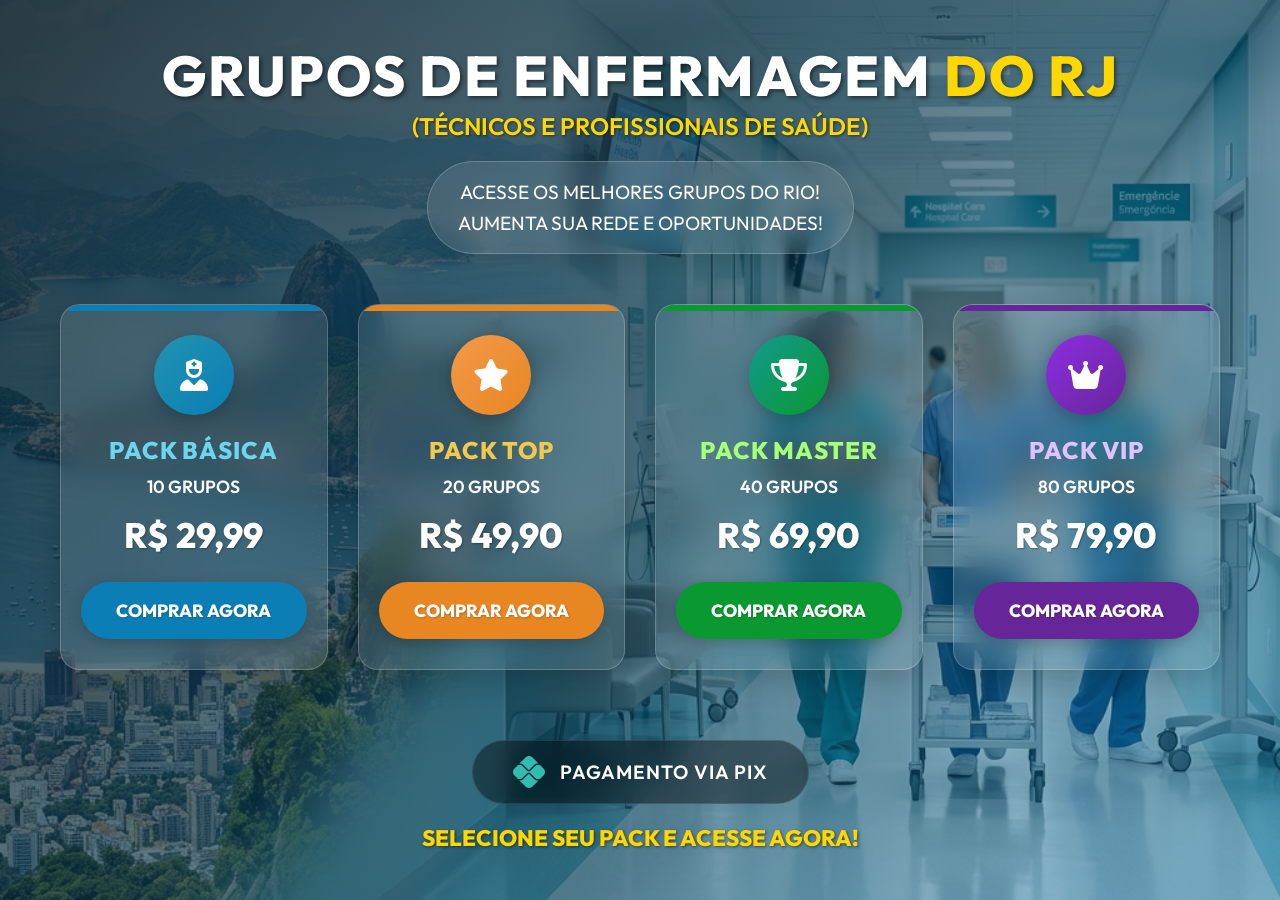
==== index.html @ ddbd4ecf "Update buy button link to payment site" ====
<!DOCTYPE html>
<html lang="pt-BR">
<head>
    <meta charset="UTF-8">
    <meta name="viewport" content="width=device-width, initial-scale=1.0">
    <title>Grupos de Enfermagem do RJ</title>
    <link rel="stylesheet" href="style.css">
    <link href="https://fonts.googleapis.com/css2?family=Outfit:wght@300;400;600;800&display=swap" rel="stylesheet">
    <link rel="stylesheet" href="https://cdnjs.cloudflare.com/ajax/libs/font-awesome/6.4.0/css/all.min.css">
</head>
<body>
    <div class="background-overlay"></div>
    <div class="container">
        <header>
            <h1>GRUPOS DE ENFERMAGEM <span>DO RJ</span></h1>
            <h2>(TÉCNICOS E PROFISSIONAIS DE SAÚDE)</h2>
            <p class="subtitle">ACESSE OS MELHORES GRUPOS DO RIO!<br>AUMENTA SUA REDE E OPORTUNIDADES!</p>
        </header>

        <div class="packs-container">
            <!-- Pack Básica -->
            <div class="pack-card card-basica">
                <div class="pack-icon">
                    <i class="fa-solid fa-user-nurse"></i>
                </div>
                <div class="pack-details">
                    <h3>PACK BÁSICA</h3>
                    <p class="groups">10 GRUPOS</p>
                    <p class="price">R$ 29,99</p>
                </div>
                <a href="https://pay.kiwify.com.br/B3aAfOr" class="buy-btn">COMPRAR AGORA</a>
            </div>

            <!-- Pack Top -->
            <div class="pack-card card-top">
                <div class="pack-icon">
                    <i class="fa-solid fa-star"></i>
                </div>
                <div class="pack-details">
                    <h3>PACK TOP</h3>
                    <p class="groups">20 GRUPOS</p>
                    <p class="price">R$ 49,90</p>
                </div>
                <a href="https://pay.kiwify.com.br/0FcUsnq" class="buy-btn">COMPRAR AGORA</a>
            </div>

            <!-- Pack Master -->
            <div class="pack-card card-master">
                <div class="pack-icon">
                    <i class="fa-solid fa-trophy"></i>
                </div>
                <div class="pack-details">
                    <h3>PACK MASTER</h3>
                    <p class="groups">40 GRUPOS</p>
                    <p class="price">R$ 69,90</p>
                </div>
                <a href="#" class="buy-btn">COMPRAR AGORA</a>
            </div>

            <!-- Pack VIP -->
            <div class="pack-card card-vip">
                <div class="pack-icon">
                    <i class="fa-solid fa-crown"></i>
                </div>
                <div class="pack-details">
                    <h3>PACK VIP</h3>
                    <p class="groups">80 GRUPOS</p>
                    <p class="price">R$ 79,90</p>
                </div>
                <a href="#" class="buy-btn">COMPRAR AGORA</a>
            </div>
        </div>

        <footer>
            <div class="pix-info">
                <i class="fa-brands fa-pix"></i>
                <p>PAGAMENTO VIA PIX</p>
            </div>
            <p class="cta-text">SELECIONE SEU PACK E ACESSE AGORA!</p>
        </footer>
    </div>
</body>
</html>
---- style.css ----
:root {
    --primary-blue: #0b7eb5;
    --primary-orange: #e88622;
    --primary-green: #0a9930;
    --primary-purple: #662699;
    --text-light: #ffffff;
    --text-dark: #1a1a1a;
    --glass-bg: rgba(255, 255, 255, 0.1);
    --glass-border: rgba(255, 255, 255, 0.2);
}

* {
    margin: 0;
    padding: 0;
    box-sizing: border-box;
}

body {
    font-family: 'Outfit', sans-serif;
    color: var(--text-light);
    min-height: 100vh;
    position: relative;
    overflow-x: hidden;
    background-color: #051923; /* fallback */
    background-image: url('./bg.jpg');
    background-size: cover;
    background-position: center;
    background-attachment: fixed;
}

.background-overlay {
    position: absolute;
    top: 0;
    left: 0;
    width: 100%;
    height: 100%;
    background: linear-gradient(135deg, rgba(5, 25, 35, 0.85) 0%, rgba(11, 126, 181, 0.4) 100%);
    z-index: 1;
}

.container {
    position: relative;
    z-index: 2;
    max-width: 1200px;
    margin: 0 auto;
    padding: 40px 20px;
    display: flex;
    flex-direction: column;
    align-items: center;
}

header {
    text-align: center;
    margin-bottom: 50px;
    animation: fadeInDown 1s ease-out;
}

header h1 {
    font-size: 3.5rem;
    font-weight: 800;
    text-transform: uppercase;
    text-shadow: 2px 2px 4px rgba(0,0,0,0.5);
    letter-spacing: 2px;
}

header h1 span {
    color: #ffd700;
}

header h2 {
    font-size: 1.5rem;
    font-weight: 600;
    color: #ffd700;
    margin-bottom: 20px;
    text-shadow: 1px 1px 3px rgba(0,0,0,0.5);
}

.subtitle {
    font-size: 1.2rem;
    font-weight: 400;
    line-height: 1.6;
    background: var(--glass-bg);
    padding: 15px 30px;
    border-radius: 50px;
    backdrop-filter: blur(10px);
    border: 1px solid var(--glass-border);
    display: inline-block;
    box-shadow: 0 8px 32px rgba(0,0,0,0.1);
}

.packs-container {
    display: grid;
    grid-template-columns: repeat(auto-fit, minmax(250px, 1fr));
    gap: 30px;
    width: 100%;
    margin-bottom: 50px;
}

.pack-card {
    background: var(--glass-bg);
    backdrop-filter: blur(16px);
    border: 1px solid var(--glass-border);
    border-radius: 20px;
    padding: 30px 20px;
    text-align: center;
    transition: all 0.3s ease;
    box-shadow: 0 8px 32px rgba(0,0,0,0.2);
    position: relative;
    overflow: hidden;
    display: flex;
    flex-direction: column;
    align-items: center;
    animation: fadeInUp 0.8s ease-out backwards;
}

.pack-card:hover {
    transform: translateY(-10px);
    box-shadow: 0 15px 45px rgba(0,0,0,0.4);
    border-color: rgba(255,255,255,0.4);
}

.pack-card::before {
    content: '';
    position: absolute;
    top: 0;
    left: 0;
    width: 100%;
    height: 6px;
}

.card-basica::before { background: var(--primary-blue); }
.card-top::before { background: var(--primary-orange); }
.card-master::before { background: var(--primary-green); }
.card-vip::before { background: var(--primary-purple); }

.pack-icon {
    width: 80px;
    height: 80px;
    border-radius: 50%;
    display: flex;
    justify-content: center;
    align-items: center;
    font-size: 2rem;
    margin-bottom: 20px;
    color: var(--text-light);
    box-shadow: 0 4px 15px rgba(0,0,0,0.2);
    transition: transform 0.3s ease;
}

.pack-card:hover .pack-icon {
    transform: scale(1.1) rotate(5deg);
}

.card-basica .pack-icon { background: linear-gradient(135deg, #2193b0, var(--primary-blue)); }
.card-top .pack-icon { background: linear-gradient(135deg, #f2994a, var(--primary-orange)); }
.card-master .pack-icon { background: linear-gradient(135deg, #11998e, var(--primary-green)); }
.card-vip .pack-icon { background: linear-gradient(135deg, #8e2de2, var(--primary-purple)); }

.pack-details h3 {
    font-size: 1.5rem;
    font-weight: 800;
    margin-bottom: 10px;
    letter-spacing: 1px;
}

.card-basica .pack-details h3 { color: #6dd5ed; }
.card-top .pack-details h3 { color: #f2c94c; }
.card-master .pack-details h3 { color: #a8ff78; }
.card-vip .pack-details h3 { color: #e0c3fc; }

.groups {
    font-size: 1.1rem;
    font-weight: 600;
    margin-bottom: 15px;
}

.price {
    font-size: 2.2rem;
    font-weight: 800;
    margin-bottom: 25px;
    text-shadow: 1px 1px 2px rgba(0,0,0,0.3);
}

.buy-btn {
    display: inline-block;
    padding: 15px 30px;
    border-radius: 50px;
    text-decoration: none;
    color: var(--text-light);
    font-weight: 800;
    font-size: 1.1rem;
    transition: all 0.3s ease;
    width: 100%;
    margin-top: auto;
    text-shadow: 1px 1px 2px rgba(0,0,0,0.2);
    box-shadow: 0 4px 15px rgba(0,0,0,0.2);
    border: 2px solid transparent;
}

.buy-btn:hover {
    transform: translateY(-3px);
    box-shadow: 0 8px 25px rgba(0,0,0,0.3);
}

.card-basica .buy-btn { background: var(--primary-blue); }
.card-basica .buy-btn:hover { background: transparent; border-color: var(--primary-blue); color: #6dd5ed; }

.card-top .buy-btn { background: var(--primary-orange); }
.card-top .buy-btn:hover { background: transparent; border-color: var(--primary-orange); color: #f2c94c; }

.card-master .buy-btn { background: var(--primary-green); }
.card-master .buy-btn:hover { background: transparent; border-color: var(--primary-green); color: #a8ff78; }

.card-vip .buy-btn { background: var(--primary-purple); }
.card-vip .buy-btn:hover { background: transparent; border-color: var(--primary-purple); color: #e0c3fc; }

footer {
    text-align: center;
    margin-top: 20px;
    animation: fadeInUp 1s ease-out;
}

.pix-info {
    display: inline-flex;
    align-items: center;
    gap: 15px;
    background: rgba(0, 0, 0, 0.4);
    padding: 15px 40px;
    border-radius: 50px;
    margin-bottom: 20px;
    backdrop-filter: blur(10px);
    border: 1px solid rgba(255, 255, 255, 0.1);
}

.pix-info i {
    font-size: 2rem;
    color: #32bcad;
}

.pix-info p {
    font-size: 1.2rem;
    font-weight: 600;
    letter-spacing: 1px;
}

.cta-text {
    font-size: 1.4rem;
    font-weight: 800;
    text-transform: uppercase;
    color: #ffd700;
    text-shadow: 1px 1px 3px rgba(0,0,0,0.5);
}

/* Animations */
@keyframes fadeInDown {
    from {
        opacity: 0;
        transform: translateY(-30px);
    }
    to {
        opacity: 1;
        transform: translateY(0);
    }
}

@keyframes fadeInUp {
    from {
        opacity: 0;
        transform: translateY(30px);
    }
    to {
        opacity: 1;
        transform: translateY(0);
    }
}

.pack-card:nth-child(1) { animation-delay: 0.1s; }
.pack-card:nth-child(2) { animation-delay: 0.2s; }
.pack-card:nth-child(3) { animation-delay: 0.3s; }
.pack-card:nth-child(4) { animation-delay: 0.4s; }

@media (max-width: 768px) {
    header h1 {
        font-size: 2.5rem;
    }
    header h2 {
        font-size: 1.2rem;
    }
    .subtitle {
        font-size: 1rem;
    }
    .packs-container {
        grid-template-columns: 1fr;
        max-width: 400px;
    }
}
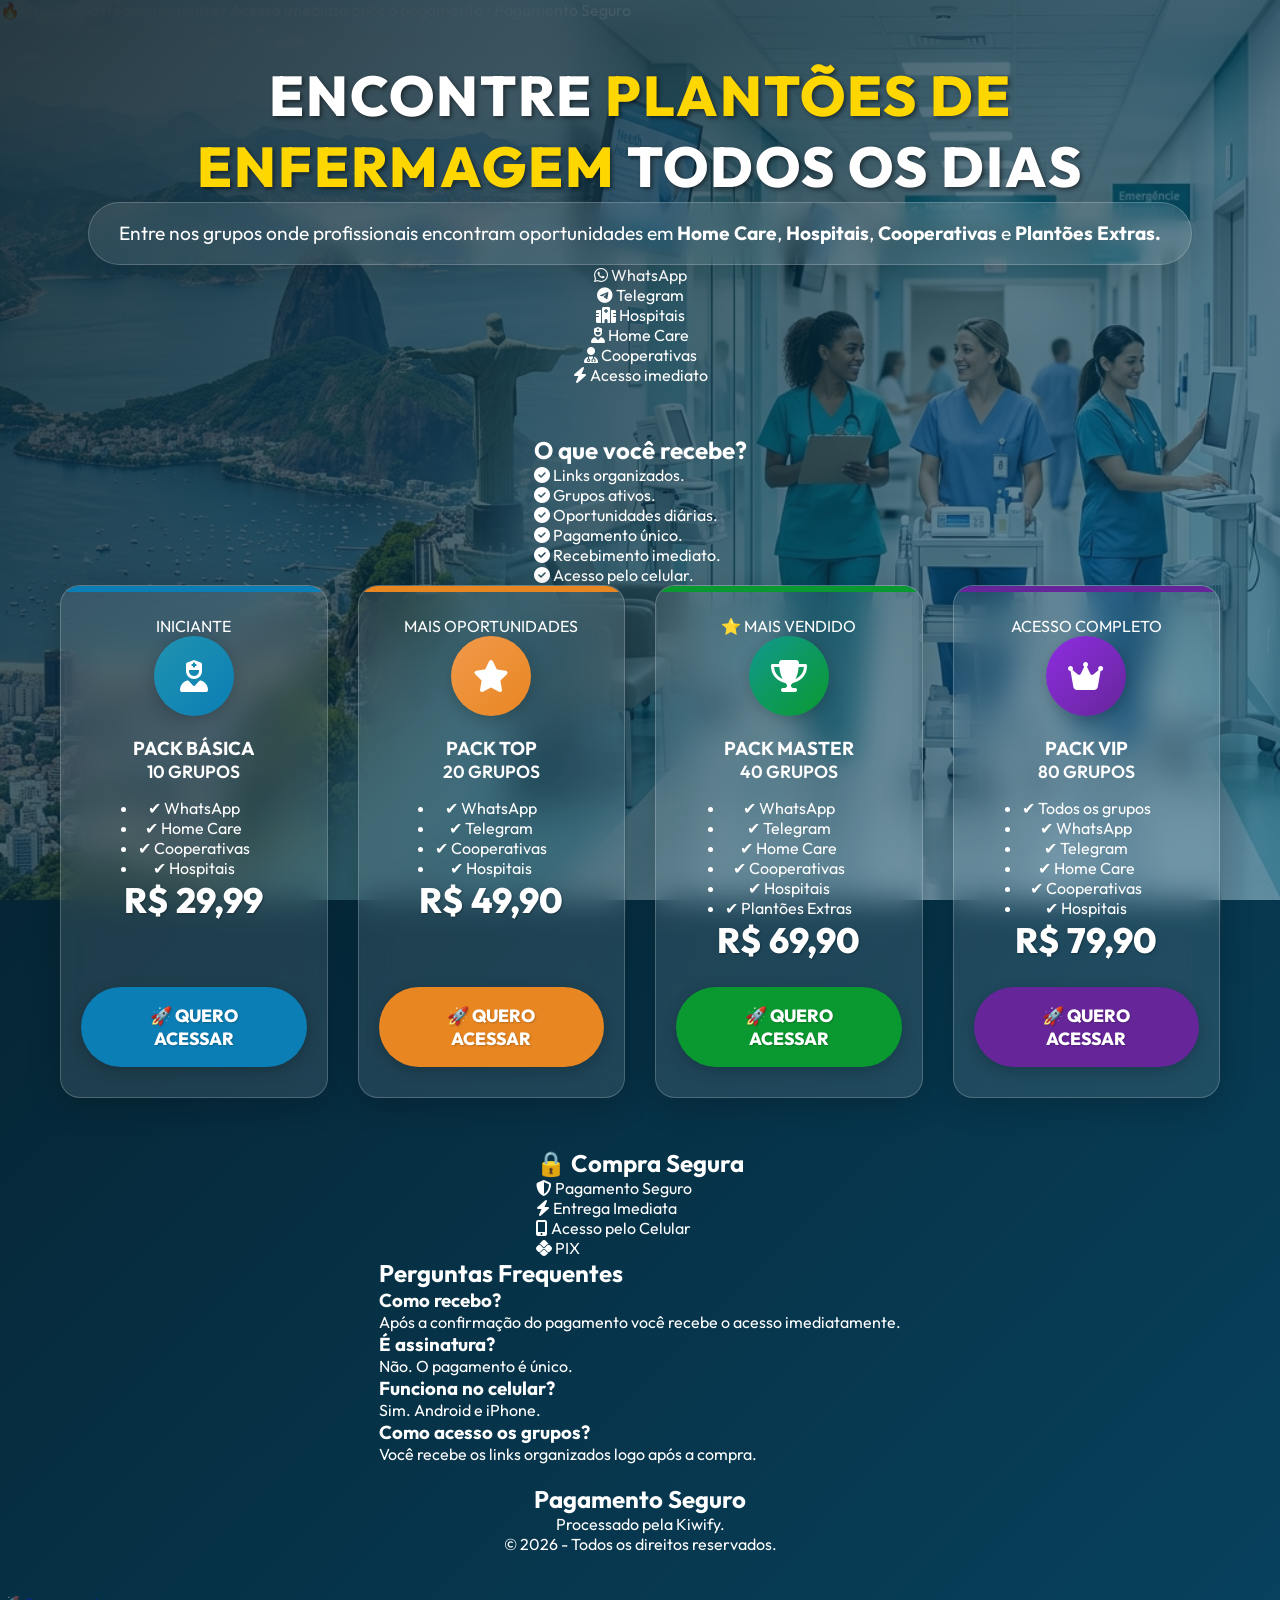
==== commit 7470ac9c: "Refactor index.html with updated meta and content Updated the meta tags, title, and added new conten" ====
--- a/index.html
+++ b/index.html
@@ -1,83 +1,512 @@
 <!DOCTYPE html>
 <html lang="pt-BR">
+
 <head>
-    <meta charset="UTF-8">
-    <meta name="viewport" content="width=device-width, initial-scale=1.0">
-    <title>Grupos de Enfermagem do RJ</title>
-    <link rel="stylesheet" href="style.css">
-    <link href="https://fonts.googleapis.com/css2?family=Outfit:wght@300;400;600;800&display=swap" rel="stylesheet">
-    <link rel="stylesheet" href="https://cdnjs.cloudflare.com/ajax/libs/font-awesome/6.4.0/css/all.min.css">
+
+<meta charset="UTF-8">
+<meta name="viewport" content="width=device-width, initial-scale=1.0">
+
+<title>Grupos de Enfermagem do RJ | Plantões Todos os Dias</title>
+
+<meta name="description"
+content="Entre nos melhores grupos de enfermagem do Rio de Janeiro. Home Care, Cooperativas, Hospitais e Plantões Extras.">
+
+<link rel="stylesheet" href="style.css">
+
+<link href="https://fonts.googleapis.com/css2?family=Outfit:wght@300;400;600;700;800&display=swap" rel="stylesheet">
+
+<link rel="stylesheet"
+href="https://cdnjs.cloudflare.com/ajax/libs/font-awesome/6.5.2/css/all.min.css">
+
+<!-- Meta Pixel -->
+
+<script>
+
+!function(f,b,e,v,n,t,s)
+
+{if(f.fbq)return;n=f.fbq=function(){n.callMethod?
+
+n.callMethod.apply(n,arguments):n.queue.push(arguments)};
+
+if(!f._fbq)f._fbq=n;
+
+n.push=n;
+
+n.loaded=!0;
+
+n.version='2.0';
+
+n.queue=[];
+
+t=b.createElement(e);
+
+t.async=!0;
+
+t.src=v;
+
+s=b.getElementsByTagName(e)[0];
+
+s.parentNode.insertBefore(t,s);
+
+}(window, document,'script',
+
+'https://connect.facebook.net/en_US/fbevents.js');
+
+fbq('init','2271784463591657');
+
+fbq('track','PageView');
+
+fbq('track','ViewContent');
+
+</script>
+
+<noscript>
+
+<img height="1" width="1" style="display:none"
+
+src="https://www.facebook.com/tr?id=2271784463591657&ev=PageView&noscript=1"/>
+
+</noscript>
+
 </head>
+
 <body>
-    <div class="background-overlay"></div>
-    <div class="container">
-        <header>
-            <h1>GRUPOS DE ENFERMAGEM <span>DO RJ</span></h1>
-            <h2>(TÉCNICOS E PROFISSIONAIS DE SAÚDE)</h2>
-            <p class="subtitle">ACESSE OS MELHORES GRUPOS DO RIO!<br>AUMENTA SUA REDE E OPORTUNIDADES!</p>
-        </header>
-
-        <div class="packs-container">
-            <!-- Pack Básica -->
-            <div class="pack-card card-basica">
-                <div class="pack-icon">
-                    <i class="fa-solid fa-user-nurse"></i>
-                </div>
-                <div class="pack-details">
-                    <h3>PACK BÁSICA</h3>
-                    <p class="groups">10 GRUPOS</p>
-                    <p class="price">R$ 29,99</p>
-                </div>
-                <a href="https://pay.kiwify.com.br/B3aAfOr" class="buy-btn">COMPRAR AGORA</a>
-            </div>
-
-            <!-- Pack Top -->
-            <div class="pack-card card-top">
-                <div class="pack-icon">
-                    <i class="fa-solid fa-star"></i>
-                </div>
-                <div class="pack-details">
-                    <h3>PACK TOP</h3>
-                    <p class="groups">20 GRUPOS</p>
-                    <p class="price">R$ 49,90</p>
-                </div>
-                <a href="https://pay.kiwify.com.br/0FcUsnq" class="buy-btn">COMPRAR AGORA</a>
-            </div>
-
-            <!-- Pack Master -->
-            <div class="pack-card card-master">
-                <div class="pack-icon">
-                    <i class="fa-solid fa-trophy"></i>
-                </div>
-                <div class="pack-details">
-                    <h3>PACK MASTER</h3>
-                    <p class="groups">40 GRUPOS</p>
-                    <p class="price">R$ 69,90</p>
-                </div>
-                <a href="#" class="buy-btn">COMPRAR AGORA</a>
-            </div>
-
-            <!-- Pack VIP -->
-            <div class="pack-card card-vip">
-                <div class="pack-icon">
-                    <i class="fa-solid fa-crown"></i>
-                </div>
-                <div class="pack-details">
-                    <h3>PACK VIP</h3>
-                    <p class="groups">80 GRUPOS</p>
-                    <p class="price">R$ 79,90</p>
-                </div>
-                <a href="#" class="buy-btn">COMPRAR AGORA</a>
-            </div>
-        </div>
-
-        <footer>
-            <div class="pix-info">
-                <i class="fa-brands fa-pix"></i>
-                <p>PAGAMENTO VIA PIX</p>
-            </div>
-            <p class="cta-text">SELECIONE SEU PACK E ACESSE AGORA!</p>
-        </footer>
+
+<div class="background-overlay"></div>
+
+<div class="topbar">
+
+🔥 Atualizado frequentemente • Acesso imediato após o pagamento • Pagamento Seguro
+
+</div>
+
+<div class="container">
+
+<header>
+
+<h1>
+
+ENCONTRE
+
+<span>PLANTÕES DE ENFERMAGEM</span>
+
+TODOS OS DIAS
+
+</h1>
+
+<p class="subtitle">
+
+Entre nos grupos onde profissionais encontram oportunidades em
+
+<strong>Home Care</strong>,
+
+<strong>Hospitais</strong>,
+
+<strong>Cooperativas</strong>
+
+e
+
+<strong>Plantões Extras.</strong>
+
+</p>
+
+<div class="hero-benefits">
+
+<div>
+
+<i class="fa-brands fa-whatsapp"></i>
+
+WhatsApp
+
+</div>
+
+<div>
+
+<i class="fa-brands fa-telegram"></i>
+
+Telegram
+
+</div>
+
+<div>
+
+<i class="fa-solid fa-hospital"></i>
+
+Hospitais
+
+</div>
+
+<div>
+
+<i class="fa-solid fa-user-nurse"></i>
+
+Home Care
+
+</div>
+
+<div>
+
+<i class="fa-solid fa-user-doctor"></i>
+
+Cooperativas
+
+</div>
+
+<div>
+
+<i class="fa-solid fa-bolt"></i>
+
+Acesso imediato
+
+</div>
+
+</div>
+
+</header>
+
+<section class="info-box">
+
+<h2>O que você recebe?</h2>
+
+<div class="info-grid">
+
+<div>
+
+<i class="fa-solid fa-circle-check"></i>
+
+Links organizados.
+
+</div>
+
+<div>
+
+<i class="fa-solid fa-circle-check"></i>
+
+Grupos ativos.
+
+</div>
+
+<div>
+
+<i class="fa-solid fa-circle-check"></i>
+
+Oportunidades diárias.
+
+</div>
+
+<div>
+
+<i class="fa-solid fa-circle-check"></i>
+
+Pagamento único.
+
+</div>
+
+<div>
+
+<i class="fa-solid fa-circle-check"></i>
+
+Recebimento imediato.
+
+</div>
+
+<div>
+
+<i class="fa-solid fa-circle-check"></i>
+
+Acesso pelo celular.
+
+</div>
+
+</div>
+
+</section>
+
+<section class="packs-container">
+
+<!-- PACK BÁSICO -->
+
+<div class="pack-card card-basica">
+
+    <div class="badge">INICIANTE</div>
+
+    <div class="pack-icon">
+        <i class="fa-solid fa-user-nurse"></i>
     </div>
+
+    <h3>PACK BÁSICA</h3>
+
+    <p class="groups">10 GRUPOS</p>
+
+    <ul class="features">
+        <li>✔ WhatsApp</li>
+        <li>✔ Home Care</li>
+        <li>✔ Cooperativas</li>
+        <li>✔ Hospitais</li>
+    </ul>
+
+    <p class="price">R$ 29,99</p>
+
+    <a href="https://pay.kiwify.com.br/e8NbgRT"
+       class="buy-btn"
+       onclick="fbq('track','InitiateCheckout');fbq('track','AddToCart');">
+
+       🚀 QUERO ACESSAR
+
+    </a>
+
+</div>
+
+<!-- PACK TOP -->
+
+<div class="pack-card card-top">
+
+    <div class="badge">MAIS OPORTUNIDADES</div>
+
+    <div class="pack-icon">
+        <i class="fa-solid fa-star"></i>
+    </div>
+
+    <h3>PACK TOP</h3>
+
+    <p class="groups">20 GRUPOS</p>
+
+    <ul class="features">
+        <li>✔ WhatsApp</li>
+        <li>✔ Telegram</li>
+        <li>✔ Cooperativas</li>
+        <li>✔ Hospitais</li>
+    </ul>
+
+    <p class="price">R$ 49,90</p>
+
+    <a href="https://pay.kiwify.com.br/KMGkfx2"
+       class="buy-btn"
+       onclick="fbq('track','InitiateCheckout');fbq('track','AddToCart');">
+
+       🚀 QUERO ACESSAR
+
+    </a>
+
+</div>
+
+<!-- PACK MASTER -->
+
+<div class="pack-card card-master">
+
+    <div class="best-seller">
+
+        ⭐ MAIS VENDIDO
+
+    </div>
+
+    <div class="pack-icon">
+
+        <i class="fa-solid fa-trophy"></i>
+
+    </div>
+
+    <h3>PACK MASTER</h3>
+
+    <p class="groups">40 GRUPOS</p>
+
+    <ul class="features">
+
+        <li>✔ WhatsApp</li>
+
+        <li>✔ Telegram</li>
+
+        <li>✔ Home Care</li>
+
+        <li>✔ Cooperativas</li>
+
+        <li>✔ Hospitais</li>
+
+        <li>✔ Plantões Extras</li>
+
+    </ul>
+
+    <p class="price">R$ 69,90</p>
+
+    <a href="https://pay.kiwify.com.br/y4JFV20"
+
+       class="buy-btn"
+
+       onclick="fbq('track','InitiateCheckout');fbq('track','AddToCart');">
+
+       🚀 QUERO ACESSAR
+
+    </a>
+
+</div>
+
+<!-- PACK VIP -->
+
+<div class="pack-card card-vip">
+
+    <div class="badge">
+
+        ACESSO COMPLETO
+
+    </div>
+
+    <div class="pack-icon">
+
+        <i class="fa-solid fa-crown"></i>
+
+    </div>
+
+    <h3>PACK VIP</h3>
+
+    <p class="groups">80 GRUPOS</p>
+
+    <ul class="features">
+
+        <li>✔ Todos os grupos</li>
+
+        <li>✔ WhatsApp</li>
+
+        <li>✔ Telegram</li>
+
+        <li>✔ Home Care</li>
+
+        <li>✔ Cooperativas</li>
+
+        <li>✔ Hospitais</li>
+
+    </ul>
+
+    <p class="price">R$ 79,90</p>
+
+    <a href="https://pay.kiwify.com.br/DbGrgJg"
+
+       class="buy-btn"
+
+       onclick="fbq('track','InitiateCheckout');fbq('track','AddToCart');">
+
+       🚀 QUERO ACESSAR
+
+    </a>
+
+</div>
+
+</section>
+
+<section class="security">
+
+<h2>🔒 Compra Segura</h2>
+
+<div class="security-grid">
+
+<div>
+
+<i class="fa-solid fa-shield-halved"></i>
+
+Pagamento Seguro
+
+</div>
+
+<div>
+
+<i class="fa-solid fa-bolt"></i>
+
+Entrega Imediata
+
+</div>
+
+<div>
+
+<i class="fa-solid fa-mobile-screen-button"></i>
+
+Acesso pelo Celular
+
+</div>
+
+<div>
+
+<i class="fa-brands fa-pix"></i>
+
+PIX
+
+</div>
+
+</div>
+
+</section>
+
+<section class="faq">
+
+<h2>Perguntas Frequentes</h2>
+
+<div class="faq-item">
+
+<h3>Como recebo?</h3>
+
+<p>Após a confirmação do pagamento você recebe o acesso imediatamente.</p>
+
+</div>
+
+<div class="faq-item">
+
+<h3>É assinatura?</h3>
+
+<p>Não. O pagamento é único.</p>
+
+</div>
+
+<div class="faq-item">
+
+<h3>Funciona no celular?</h3>
+
+<p>Sim. Android e iPhone.</p>
+
+</div>
+
+<div class="faq-item">
+
+<h3>Como acesso os grupos?</h3>
+
+<p>Você recebe os links organizados logo após a compra.</p>
+
+</div>
+
+</section>
+
+<footer>
+
+<div class="footer-card">
+
+<h2>Pagamento Seguro</h2>
+
+<p>
+
+Processado pela Kiwify.
+
+</p>
+
+</div>
+
+<p class="copyright">
+
+© 2026 - Todos os direitos reservados.
+
+</p>
+
+</footer>
+
+</div>
+
+<a href="#"
+
+class="floating-btn"
+
+onclick="window.scrollTo({top:0,behavior:'smooth'})">
+
+🚀 Comprar Agora
+
+</a>
+
 </body>
+
 </html>
+
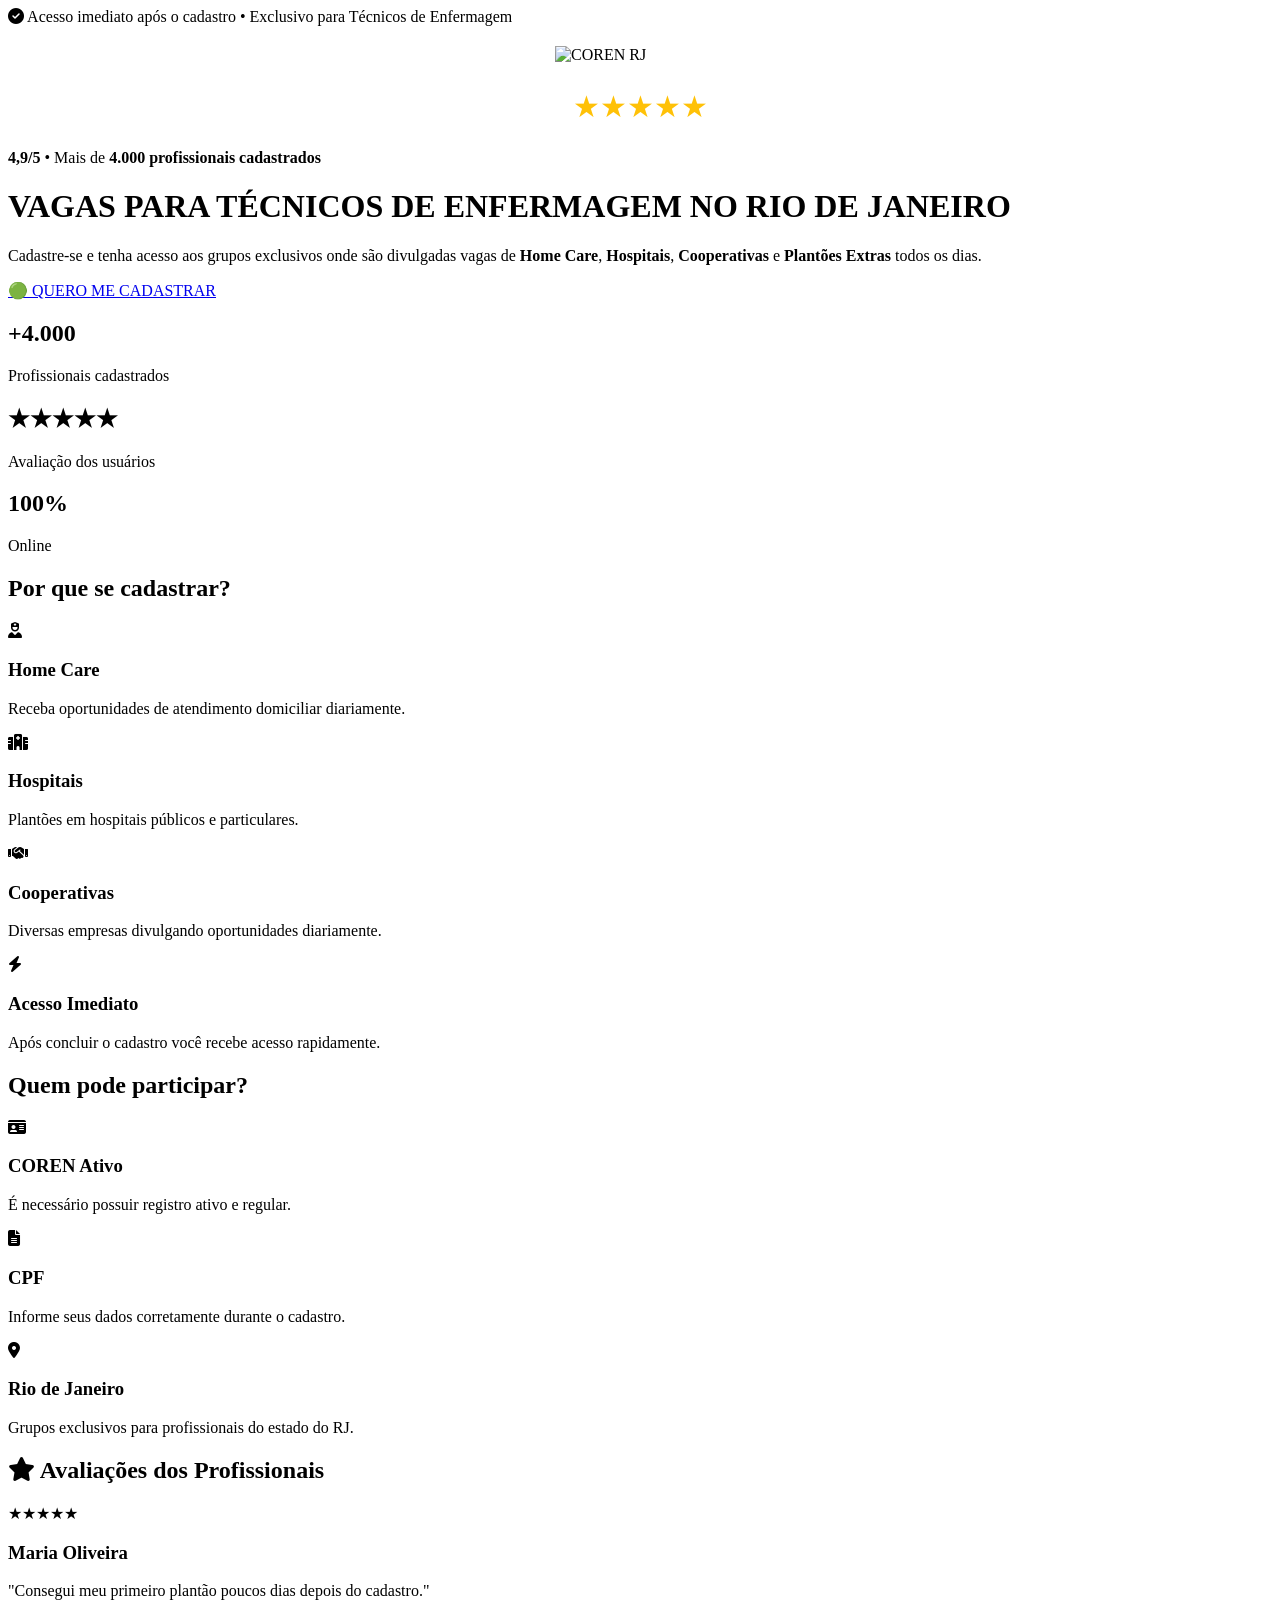
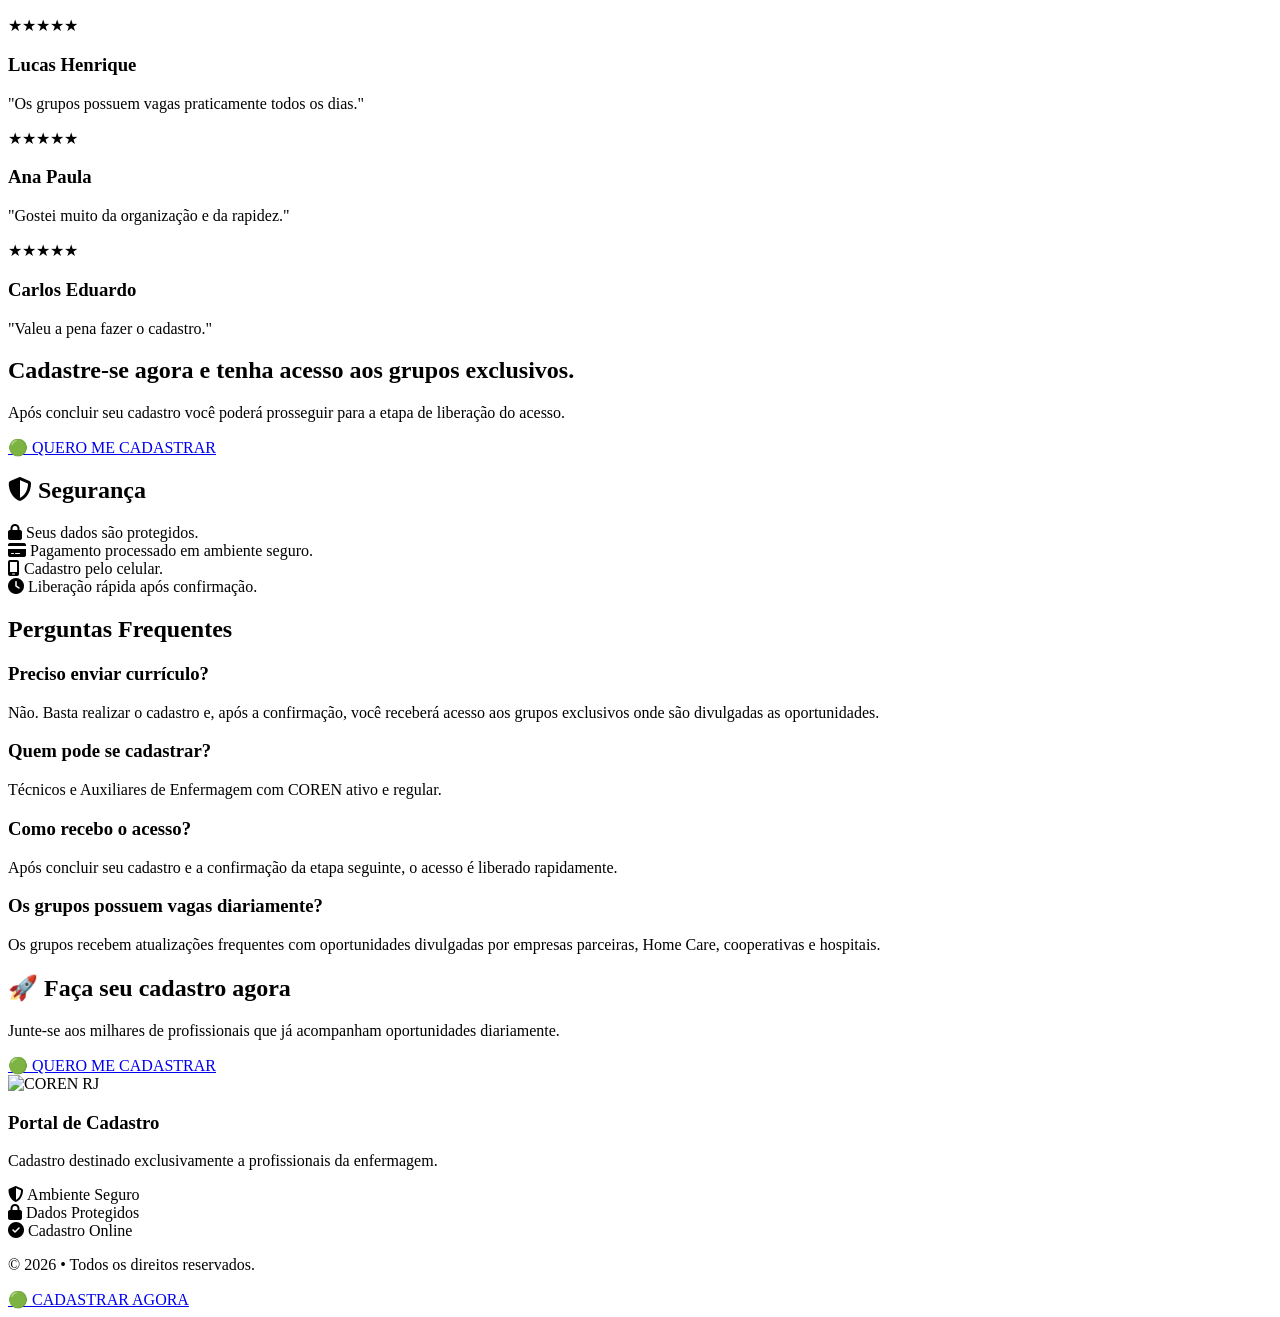
==== commit 4a421d3c: "Update index.html" ====
--- a/index.html
+++ b/index.html
@@ -6,19 +6,19 @@
 <meta charset="UTF-8">
 <meta name="viewport" content="width=device-width, initial-scale=1.0">
 
-<title>Grupos de Enfermagem do RJ | Plantões Todos os Dias</title>
+<title>Vagas para Técnicos de Enfermagem | Rio de Janeiro</title>
 
 <meta name="description"
-content="Entre nos melhores grupos de enfermagem do Rio de Janeiro. Home Care, Cooperativas, Hospitais e Plantões Extras.">
+content="Cadastre-se para receber acesso aos grupos exclusivos com vagas de Home Care, Hospitais, Cooperativas e Plantões Extras no Rio de Janeiro.">
 
 <link rel="stylesheet" href="style.css">
 
-<link href="https://fonts.googleapis.com/css2?family=Outfit:wght@300;400;600;700;800&display=swap" rel="stylesheet">
+<link href="https://fonts.googleapis.com/css2?family=Outfit:wght@300;400;500;600;700;800;900&display=swap" rel="stylesheet">
 
 <link rel="stylesheet"
 href="https://cdnjs.cloudflare.com/ajax/libs/font-awesome/6.5.2/css/all.min.css">
 
-<!-- Meta Pixel -->
+<!-- PIXEL FACEBOOK -->
 
 <script>
 
@@ -72,11 +72,11 @@
 
 <body>
 
-<div class="background-overlay"></div>
-
 <div class="topbar">
 
-🔥 Atualizado frequentemente • Acesso imediato após o pagamento • Pagamento Seguro
+<i class="fa-solid fa-circle-check"></i>
+
+Acesso imediato após o cadastro • Exclusivo para Técnicos de Enfermagem
 
 </div>
 
@@ -84,19 +84,41 @@
 
 <header>
 
+<img src="coren.png" class="logo-coren" alt="COREN RJ">
+
+<div class="rating">
+
+<div class="stars">
+
+★★★★★
+
+</div>
+
+<p>
+
+<strong>4,9/5</strong>
+
+• Mais de
+
+<strong>4.000 profissionais cadastrados</strong>
+
+</p>
+
+</div>
+
 <h1>
 
-ENCONTRE
-
-<span>PLANTÕES DE ENFERMAGEM</span>
-
-TODOS OS DIAS
+VAGAS PARA
+
+<span>TÉCNICOS DE ENFERMAGEM</span>
+
+NO RIO DE JANEIRO
 
 </h1>
 
 <p class="subtitle">
 
-Entre nos grupos onde profissionais encontram oportunidades em
+Cadastre-se e tenha acesso aos grupos exclusivos onde são divulgadas vagas de
 
 <strong>Home Care</strong>,
 
@@ -106,389 +128,473 @@
 
 e
 
-<strong>Plantões Extras.</strong>
-
-</p>
-
-<div class="hero-benefits">
+<strong>Plantões Extras</strong>
+
+todos os dias.
+
+</p>
+
+<a href="cadastro.html"
+
+class="hero-btn"
+
+onclick="fbq('track','Lead');">
+
+🟢 QUERO ME CADASTRAR
+
+</a>
+
+</header>
+
+<section class="numbers">
+
+<div class="number-card">
+
+<h2>+4.000</h2>
+
+<p>Profissionais cadastrados</p>
+
+</div>
+
+<div class="number-card">
+
+<h2>★★★★★</h2>
+
+<p>Avaliação dos usuários</p>
+
+</div>
+
+<div class="number-card">
+
+<h2>100%</h2>
+
+<p>Online</p>
+
+</div>
+
+</section>
+
+<section class="benefits">
+
+<h2>
+
+Por que se cadastrar?
+
+</h2>
+
+<div class="benefits-grid">
+
+<div class="benefit-card">
+
+<i class="fa-solid fa-user-nurse"></i>
+
+<h3>Home Care</h3>
+
+<p>
+
+Receba oportunidades de atendimento domiciliar diariamente.
+
+</p>
+
+</div>
+
+<div class="benefit-card">
+
+<i class="fa-solid fa-hospital"></i>
+
+<h3>Hospitais</h3>
+
+<p>
+
+Plantões em hospitais públicos e particulares.
+
+</p>
+
+</div>
+
+<div class="benefit-card">
+
+<i class="fa-solid fa-handshake"></i>
+
+<h3>Cooperativas</h3>
+
+<p>
+
+Diversas empresas divulgando oportunidades diariamente.
+
+</p>
+
+</div>
+
+<div class="benefit-card">
+
+<i class="fa-solid fa-bolt"></i>
+
+<h3>Acesso Imediato</h3>
+
+<p>
+
+Após concluir o cadastro você recebe acesso rapidamente.
+
+</p>
+
+</div>
+
+</div>
+
+</section>
+
+<section class="requirements">
+
+<h2>Quem pode participar?</h2>
+
+<div class="requirements-grid">
+
+<div class="requirement-card">
+
+<i class="fa-solid fa-id-card"></i>
+
+<h3>COREN Ativo</h3>
+
+<p>
+É necessário possuir registro ativo e regular.
+</p>
+
+</div>
+
+<div class="requirement-card">
+
+<i class="fa-solid fa-file-lines"></i>
+
+<h3>CPF</h3>
+
+<p>
+Informe seus dados corretamente durante o cadastro.
+</p>
+
+</div>
+
+<div class="requirement-card">
+
+<i class="fa-solid fa-location-dot"></i>
+
+<h3>Rio de Janeiro</h3>
+
+<p>
+Grupos exclusivos para profissionais do estado do RJ.
+</p>
+
+</div>
+
+</div>
+
+</section>
+
+<section class="reviews">
+
+<h2>
+
+<i class="fa-solid fa-star"></i>
+
+Avaliações dos Profissionais
+
+</h2>
+
+<div class="reviews-grid">
+
+<div class="review-card">
+
+<div class="review-stars">
+★★★★★
+</div>
+
+<h3>Maria Oliveira</h3>
+
+<p>
+
+"Consegui meu primeiro plantão poucos dias depois do cadastro."
+
+</p>
+
+</div>
+
+<div class="review-card">
+
+<div class="review-stars">
+★★★★★
+</div>
+
+<h3>Lucas Henrique</h3>
+
+<p>
+
+"Os grupos possuem vagas praticamente todos os dias."
+
+</p>
+
+</div>
+
+<div class="review-card">
+
+<div class="review-stars">
+★★★★★
+</div>
+
+<h3>Ana Paula</h3>
+
+<p>
+
+"Gostei muito da organização e da rapidez."
+
+</p>
+
+</div>
+
+<div class="review-card">
+
+<div class="review-stars">
+★★★★★
+</div>
+
+<h3>Carlos Eduardo</h3>
+
+<p>
+
+"Valeu a pena fazer o cadastro."
+
+</p>
+
+</div>
+
+</div>
+
+</section>
+
+<section class="cta-box">
+
+<h2>
+
+Cadastre-se agora e tenha acesso aos grupos exclusivos.
+
+</h2>
+
+<p>
+
+Após concluir seu cadastro você poderá prosseguir para a etapa de liberação do acesso.
+
+</p>
+
+<a href="cadastro.html"
+
+class="hero-btn"
+
+onclick="fbq('track','Lead');">
+
+🟢 QUERO ME CADASTRAR
+
+</a>
+
+</section>
+
+<section class="security">
+
+<h2>
+
+<i class="fa-solid fa-shield-halved"></i>
+
+Segurança
+
+</h2>
+
+<div class="security-grid">
 
 <div>
 
-<i class="fa-brands fa-whatsapp"></i>
-
-WhatsApp
+<i class="fa-solid fa-lock"></i>
+
+Seus dados são protegidos.
 
 </div>
 
 <div>
 
-<i class="fa-brands fa-telegram"></i>
-
-Telegram
+<i class="fa-solid fa-credit-card"></i>
+
+Pagamento processado em ambiente seguro.
 
 </div>
 
 <div>
 
-<i class="fa-solid fa-hospital"></i>
-
-Hospitais
+<i class="fa-solid fa-mobile-screen"></i>
+
+Cadastro pelo celular.
 
 </div>
 
 <div>
 
-<i class="fa-solid fa-user-nurse"></i>
-
-Home Care
-
-</div>
+<i class="fa-solid fa-clock"></i>
+
+Liberação rápida após confirmação.
+
+</div>
+
+</div>
+
+</section>
+
+<section class="faq">
+
+<h2>
+
+Perguntas Frequentes
+
+</h2>
+
+<div class="faq-item">
+
+<h3>
+
+Preciso enviar currículo?
+
+</h3>
+
+<p>
+
+Não. Basta realizar o cadastro e, após a confirmação, você receberá acesso aos grupos exclusivos onde são divulgadas as oportunidades.
+
+</p>
+
+</div>
+
+<div class="faq-item">
+
+<h3>
+
+Quem pode se cadastrar?
+
+</h3>
+
+<p>
+
+Técnicos e Auxiliares de Enfermagem com COREN ativo e regular.
+
+</p>
+
+</div>
+
+<div class="faq-item">
+
+<h3>
+
+Como recebo o acesso?
+
+</h3>
+
+<p>
+
+Após concluir seu cadastro e a confirmação da etapa seguinte, o acesso é liberado rapidamente.
+
+</p>
+
+</div>
+
+<div class="faq-item">
+
+<h3>
+
+Os grupos possuem vagas diariamente?
+
+</h3>
+
+<p>
+
+Os grupos recebem atualizações frequentes com oportunidades divulgadas por empresas parceiras, Home Care, cooperativas e hospitais.
+
+</p>
+
+</div>
+
+</section>
+
+<section class="final-cta">
+
+<h2>
+
+🚀 Faça seu cadastro agora
+
+</h2>
+
+<p>
+
+Junte-se aos milhares de profissionais que já acompanham oportunidades diariamente.
+
+</p>
+
+<a href="cadastro.html"
+
+class="hero-btn"
+
+onclick="fbq('track','Lead');">
+
+🟢 QUERO ME CADASTRAR
+
+</a>
+
+</section>
+
+<footer>
+
+<div class="footer-card">
+
+<img src="coren.png" class="footer-logo" alt="COREN RJ">
+
+<h3>
+
+Portal de Cadastro
+
+</h3>
+
+<p>
+
+Cadastro destinado exclusivamente a profissionais da enfermagem.
+
+</p>
+
+</div>
+
+<div class="footer-links">
 
 <div>
 
-<i class="fa-solid fa-user-doctor"></i>
-
-Cooperativas
+<i class="fa-solid fa-shield-halved"></i>
+
+Ambiente Seguro
 
 </div>
 
 <div>
 
-<i class="fa-solid fa-bolt"></i>
-
-Acesso imediato
-
-</div>
-
-</div>
-
-</header>
-
-<section class="info-box">
-
-<h2>O que você recebe?</h2>
-
-<div class="info-grid">
+<i class="fa-solid fa-lock"></i>
+
+Dados Protegidos
+
+</div>
 
 <div>
 
 <i class="fa-solid fa-circle-check"></i>
 
-Links organizados.
-
-</div>
-
-<div>
-
-<i class="fa-solid fa-circle-check"></i>
-
-Grupos ativos.
-
-</div>
-
-<div>
-
-<i class="fa-solid fa-circle-check"></i>
-
-Oportunidades diárias.
-
-</div>
-
-<div>
-
-<i class="fa-solid fa-circle-check"></i>
-
-Pagamento único.
-
-</div>
-
-<div>
-
-<i class="fa-solid fa-circle-check"></i>
-
-Recebimento imediato.
-
-</div>
-
-<div>
-
-<i class="fa-solid fa-circle-check"></i>
-
-Acesso pelo celular.
-
-</div>
-
-</div>
-
-</section>
-
-<section class="packs-container">
-
-<!-- PACK BÁSICO -->
-
-<div class="pack-card card-basica">
-
-    <div class="badge">INICIANTE</div>
-
-    <div class="pack-icon">
-        <i class="fa-solid fa-user-nurse"></i>
-    </div>
-
-    <h3>PACK BÁSICA</h3>
-
-    <p class="groups">10 GRUPOS</p>
-
-    <ul class="features">
-        <li>✔ WhatsApp</li>
-        <li>✔ Home Care</li>
-        <li>✔ Cooperativas</li>
-        <li>✔ Hospitais</li>
-    </ul>
-
-    <p class="price">R$ 29,99</p>
-
-    <a href="https://pay.kiwify.com.br/e8NbgRT"
-       class="buy-btn"
-       onclick="fbq('track','InitiateCheckout');fbq('track','AddToCart');">
-
-       🚀 QUERO ACESSAR
-
-    </a>
-
-</div>
-
-<!-- PACK TOP -->
-
-<div class="pack-card card-top">
-
-    <div class="badge">MAIS OPORTUNIDADES</div>
-
-    <div class="pack-icon">
-        <i class="fa-solid fa-star"></i>
-    </div>
-
-    <h3>PACK TOP</h3>
-
-    <p class="groups">20 GRUPOS</p>
-
-    <ul class="features">
-        <li>✔ WhatsApp</li>
-        <li>✔ Telegram</li>
-        <li>✔ Cooperativas</li>
-        <li>✔ Hospitais</li>
-    </ul>
-
-    <p class="price">R$ 49,90</p>
-
-    <a href="https://pay.kiwify.com.br/KMGkfx2"
-       class="buy-btn"
-       onclick="fbq('track','InitiateCheckout');fbq('track','AddToCart');">
-
-       🚀 QUERO ACESSAR
-
-    </a>
-
-</div>
-
-<!-- PACK MASTER -->
-
-<div class="pack-card card-master">
-
-    <div class="best-seller">
-
-        ⭐ MAIS VENDIDO
-
-    </div>
-
-    <div class="pack-icon">
-
-        <i class="fa-solid fa-trophy"></i>
-
-    </div>
-
-    <h3>PACK MASTER</h3>
-
-    <p class="groups">40 GRUPOS</p>
-
-    <ul class="features">
-
-        <li>✔ WhatsApp</li>
-
-        <li>✔ Telegram</li>
-
-        <li>✔ Home Care</li>
-
-        <li>✔ Cooperativas</li>
-
-        <li>✔ Hospitais</li>
-
-        <li>✔ Plantões Extras</li>
-
-    </ul>
-
-    <p class="price">R$ 69,90</p>
-
-    <a href="https://pay.kiwify.com.br/y4JFV20"
-
-       class="buy-btn"
-
-       onclick="fbq('track','InitiateCheckout');fbq('track','AddToCart');">
-
-       🚀 QUERO ACESSAR
-
-    </a>
-
-</div>
-
-<!-- PACK VIP -->
-
-<div class="pack-card card-vip">
-
-    <div class="badge">
-
-        ACESSO COMPLETO
-
-    </div>
-
-    <div class="pack-icon">
-
-        <i class="fa-solid fa-crown"></i>
-
-    </div>
-
-    <h3>PACK VIP</h3>
-
-    <p class="groups">80 GRUPOS</p>
-
-    <ul class="features">
-
-        <li>✔ Todos os grupos</li>
-
-        <li>✔ WhatsApp</li>
-
-        <li>✔ Telegram</li>
-
-        <li>✔ Home Care</li>
-
-        <li>✔ Cooperativas</li>
-
-        <li>✔ Hospitais</li>
-
-    </ul>
-
-    <p class="price">R$ 79,90</p>
-
-    <a href="https://pay.kiwify.com.br/DbGrgJg"
-
-       class="buy-btn"
-
-       onclick="fbq('track','InitiateCheckout');fbq('track','AddToCart');">
-
-       🚀 QUERO ACESSAR
-
-    </a>
-
-</div>
-
-</section>
-
-<section class="security">
-
-<h2>🔒 Compra Segura</h2>
-
-<div class="security-grid">
-
-<div>
-
-<i class="fa-solid fa-shield-halved"></i>
-
-Pagamento Seguro
-
-</div>
-
-<div>
-
-<i class="fa-solid fa-bolt"></i>
-
-Entrega Imediata
-
-</div>
-
-<div>
-
-<i class="fa-solid fa-mobile-screen-button"></i>
-
-Acesso pelo Celular
-
-</div>
-
-<div>
-
-<i class="fa-brands fa-pix"></i>
-
-PIX
-
-</div>
-
-</div>
-
-</section>
-
-<section class="faq">
-
-<h2>Perguntas Frequentes</h2>
-
-<div class="faq-item">
-
-<h3>Como recebo?</h3>
-
-<p>Após a confirmação do pagamento você recebe o acesso imediatamente.</p>
-
-</div>
-
-<div class="faq-item">
-
-<h3>É assinatura?</h3>
-
-<p>Não. O pagamento é único.</p>
-
-</div>
-
-<div class="faq-item">
-
-<h3>Funciona no celular?</h3>
-
-<p>Sim. Android e iPhone.</p>
-
-</div>
-
-<div class="faq-item">
-
-<h3>Como acesso os grupos?</h3>
-
-<p>Você recebe os links organizados logo após a compra.</p>
-
-</div>
-
-</section>
-
-<footer>
-
-<div class="footer-card">
-
-<h2>Pagamento Seguro</h2>
-
-<p>
-
-Processado pela Kiwify.
-
-</p>
+Cadastro Online
+
+</div>
 
 </div>
 
 <p class="copyright">
 
-© 2026 - Todos os direitos reservados.
+© 2026 • Todos os direitos reservados.
 
 </p>
 
@@ -496,17 +602,16 @@
 
 </div>
 
-<a href="#"
+<a href="cadastro.html"
 
 class="floating-btn"
 
-onclick="window.scrollTo({top:0,behavior:'smooth'})">
-
-🚀 Comprar Agora
+onclick="fbq('track','Lead');">
+
+🟢 CADASTRAR AGORA
 
 </a>
 
 </body>
 
-</html>
-
+</html>    
--- a/style.css
+++ b/style.css
@@ -1,296 +1,67 @@
-:root {
-    --primary-blue: #0b7eb5;
-    --primary-orange: #e88622;
-    --primary-green: #0a9930;
-    --primary-purple: #662699;
-    --text-light: #ffffff;
-    --text-dark: #1a1a1a;
-    --glass-bg: rgba(255, 255, 255, 0.1);
-    --glass-border: rgba(255, 255, 255, 0.2);
+.logo-coren{
+
+width:170px;
+
+display:block;
+
+margin:20px auto;
+
 }
 
-* {
-    margin: 0;
-    padding: 0;
-    box-sizing: border-box;
+.stars{
+
+margin:25px auto;
+
+text-align:center;
+
+font-size:30px;
+
+color:#FFC107;
+
 }
 
-body {
-    font-family: 'Outfit', sans-serif;
-    color: var(--text-light);
-    min-height: 100vh;
-    position: relative;
-    overflow-x: hidden;
-    background-color: #051923; /* fallback */
-    background-image: url('./bg.jpg');
-    background-size: cover;
-    background-position: center;
-    background-attachment: fixed;
+.stars span{
+
+display:block;
+
+font-size:18px;
+
+color:white;
+
+margin-top:10px;
+
 }
 
-.background-overlay {
-    position: absolute;
-    top: 0;
-    left: 0;
-    width: 100%;
-    height: 100%;
-    background: linear-gradient(135deg, rgba(5, 25, 35, 0.85) 0%, rgba(11, 126, 181, 0.4) 100%);
-    z-index: 1;
+.hero-button{
+
+display:inline-block;
+
+margin-top:40px;
+
+background:#25D366;
+
+color:white;
+
+padding:22px 55px;
+
+font-size:24px;
+
+font-weight:800;
+
+border-radius:70px;
+
+text-decoration:none;
+
+box-shadow:0 15px 40px rgba(0,0,0,.25);
+
+transition:.3s;
+
+animation:pulse 2s infinite;
+
 }
 
-.container {
-    position: relative;
-    z-index: 2;
-    max-width: 1200px;
-    margin: 0 auto;
-    padding: 40px 20px;
-    display: flex;
-    flex-direction: column;
-    align-items: center;
+.hero-button:hover{
+
+transform:scale(1.05);
+
 }
-
-header {
-    text-align: center;
-    margin-bottom: 50px;
-    animation: fadeInDown 1s ease-out;
-}
-
-header h1 {
-    font-size: 3.5rem;
-    font-weight: 800;
-    text-transform: uppercase;
-    text-shadow: 2px 2px 4px rgba(0,0,0,0.5);
-    letter-spacing: 2px;
-}
-
-header h1 span {
-    color: #ffd700;
-}
-
-header h2 {
-    font-size: 1.5rem;
-    font-weight: 600;
-    color: #ffd700;
-    margin-bottom: 20px;
-    text-shadow: 1px 1px 3px rgba(0,0,0,0.5);
-}
-
-.subtitle {
-    font-size: 1.2rem;
-    font-weight: 400;
-    line-height: 1.6;
-    background: var(--glass-bg);
-    padding: 15px 30px;
-    border-radius: 50px;
-    backdrop-filter: blur(10px);
-    border: 1px solid var(--glass-border);
-    display: inline-block;
-    box-shadow: 0 8px 32px rgba(0,0,0,0.1);
-}
-
-.packs-container {
-    display: grid;
-    grid-template-columns: repeat(auto-fit, minmax(250px, 1fr));
-    gap: 30px;
-    width: 100%;
-    margin-bottom: 50px;
-}
-
-.pack-card {
-    background: var(--glass-bg);
-    backdrop-filter: blur(16px);
-    border: 1px solid var(--glass-border);
-    border-radius: 20px;
-    padding: 30px 20px;
-    text-align: center;
-    transition: all 0.3s ease;
-    box-shadow: 0 8px 32px rgba(0,0,0,0.2);
-    position: relative;
-    overflow: hidden;
-    display: flex;
-    flex-direction: column;
-    align-items: center;
-    animation: fadeInUp 0.8s ease-out backwards;
-}
-
-.pack-card:hover {
-    transform: translateY(-10px);
-    box-shadow: 0 15px 45px rgba(0,0,0,0.4);
-    border-color: rgba(255,255,255,0.4);
-}
-
-.pack-card::before {
-    content: '';
-    position: absolute;
-    top: 0;
-    left: 0;
-    width: 100%;
-    height: 6px;
-}
-
-.card-basica::before { background: var(--primary-blue); }
-.card-top::before { background: var(--primary-orange); }
-.card-master::before { background: var(--primary-green); }
-.card-vip::before { background: var(--primary-purple); }
-
-.pack-icon {
-    width: 80px;
-    height: 80px;
-    border-radius: 50%;
-    display: flex;
-    justify-content: center;
-    align-items: center;
-    font-size: 2rem;
-    margin-bottom: 20px;
-    color: var(--text-light);
-    box-shadow: 0 4px 15px rgba(0,0,0,0.2);
-    transition: transform 0.3s ease;
-}
-
-.pack-card:hover .pack-icon {
-    transform: scale(1.1) rotate(5deg);
-}
-
-.card-basica .pack-icon { background: linear-gradient(135deg, #2193b0, var(--primary-blue)); }
-.card-top .pack-icon { background: linear-gradient(135deg, #f2994a, var(--primary-orange)); }
-.card-master .pack-icon { background: linear-gradient(135deg, #11998e, var(--primary-green)); }
-.card-vip .pack-icon { background: linear-gradient(135deg, #8e2de2, var(--primary-purple)); }
-
-.pack-details h3 {
-    font-size: 1.5rem;
-    font-weight: 800;
-    margin-bottom: 10px;
-    letter-spacing: 1px;
-}
-
-.card-basica .pack-details h3 { color: #6dd5ed; }
-.card-top .pack-details h3 { color: #f2c94c; }
-.card-master .pack-details h3 { color: #a8ff78; }
-.card-vip .pack-details h3 { color: #e0c3fc; }
-
-.groups {
-    font-size: 1.1rem;
-    font-weight: 600;
-    margin-bottom: 15px;
-}
-
-.price {
-    font-size: 2.2rem;
-    font-weight: 800;
-    margin-bottom: 25px;
-    text-shadow: 1px 1px 2px rgba(0,0,0,0.3);
-}
-
-.buy-btn {
-    display: inline-block;
-    padding: 15px 30px;
-    border-radius: 50px;
-    text-decoration: none;
-    color: var(--text-light);
-    font-weight: 800;
-    font-size: 1.1rem;
-    transition: all 0.3s ease;
-    width: 100%;
-    margin-top: auto;
-    text-shadow: 1px 1px 2px rgba(0,0,0,0.2);
-    box-shadow: 0 4px 15px rgba(0,0,0,0.2);
-    border: 2px solid transparent;
-}
-
-.buy-btn:hover {
-    transform: translateY(-3px);
-    box-shadow: 0 8px 25px rgba(0,0,0,0.3);
-}
-
-.card-basica .buy-btn { background: var(--primary-blue); }
-.card-basica .buy-btn:hover { background: transparent; border-color: var(--primary-blue); color: #6dd5ed; }
-
-.card-top .buy-btn { background: var(--primary-orange); }
-.card-top .buy-btn:hover { background: transparent; border-color: var(--primary-orange); color: #f2c94c; }
-
-.card-master .buy-btn { background: var(--primary-green); }
-.card-master .buy-btn:hover { background: transparent; border-color: var(--primary-green); color: #a8ff78; }
-
-.card-vip .buy-btn { background: var(--primary-purple); }
-.card-vip .buy-btn:hover { background: transparent; border-color: var(--primary-purple); color: #e0c3fc; }
-
-footer {
-    text-align: center;
-    margin-top: 20px;
-    animation: fadeInUp 1s ease-out;
-}
-
-.pix-info {
-    display: inline-flex;
-    align-items: center;
-    gap: 15px;
-    background: rgba(0, 0, 0, 0.4);
-    padding: 15px 40px;
-    border-radius: 50px;
-    margin-bottom: 20px;
-    backdrop-filter: blur(10px);
-    border: 1px solid rgba(255, 255, 255, 0.1);
-}
-
-.pix-info i {
-    font-size: 2rem;
-    color: #32bcad;
-}
-
-.pix-info p {
-    font-size: 1.2rem;
-    font-weight: 600;
-    letter-spacing: 1px;
-}
-
-.cta-text {
-    font-size: 1.4rem;
-    font-weight: 800;
-    text-transform: uppercase;
-    color: #ffd700;
-    text-shadow: 1px 1px 3px rgba(0,0,0,0.5);
-}
-
-/* Animations */
-@keyframes fadeInDown {
-    from {
-        opacity: 0;
-        transform: translateY(-30px);
-    }
-    to {
-        opacity: 1;
-        transform: translateY(0);
-    }
-}
-
-@keyframes fadeInUp {
-    from {
-        opacity: 0;
-        transform: translateY(30px);
-    }
-    to {
-        opacity: 1;
-        transform: translateY(0);
-    }
-}
-
-.pack-card:nth-child(1) { animation-delay: 0.1s; }
-.pack-card:nth-child(2) { animation-delay: 0.2s; }
-.pack-card:nth-child(3) { animation-delay: 0.3s; }
-.pack-card:nth-child(4) { animation-delay: 0.4s; }
-
-@media (max-width: 768px) {
-    header h1 {
-        font-size: 2.5rem;
-    }
-    header h2 {
-        font-size: 1.2rem;
-    }
-    .subtitle {
-        font-size: 1rem;
-    }
-    .packs-container {
-        grid-template-columns: 1fr;
-        max-width: 400px;
-    }
-}
